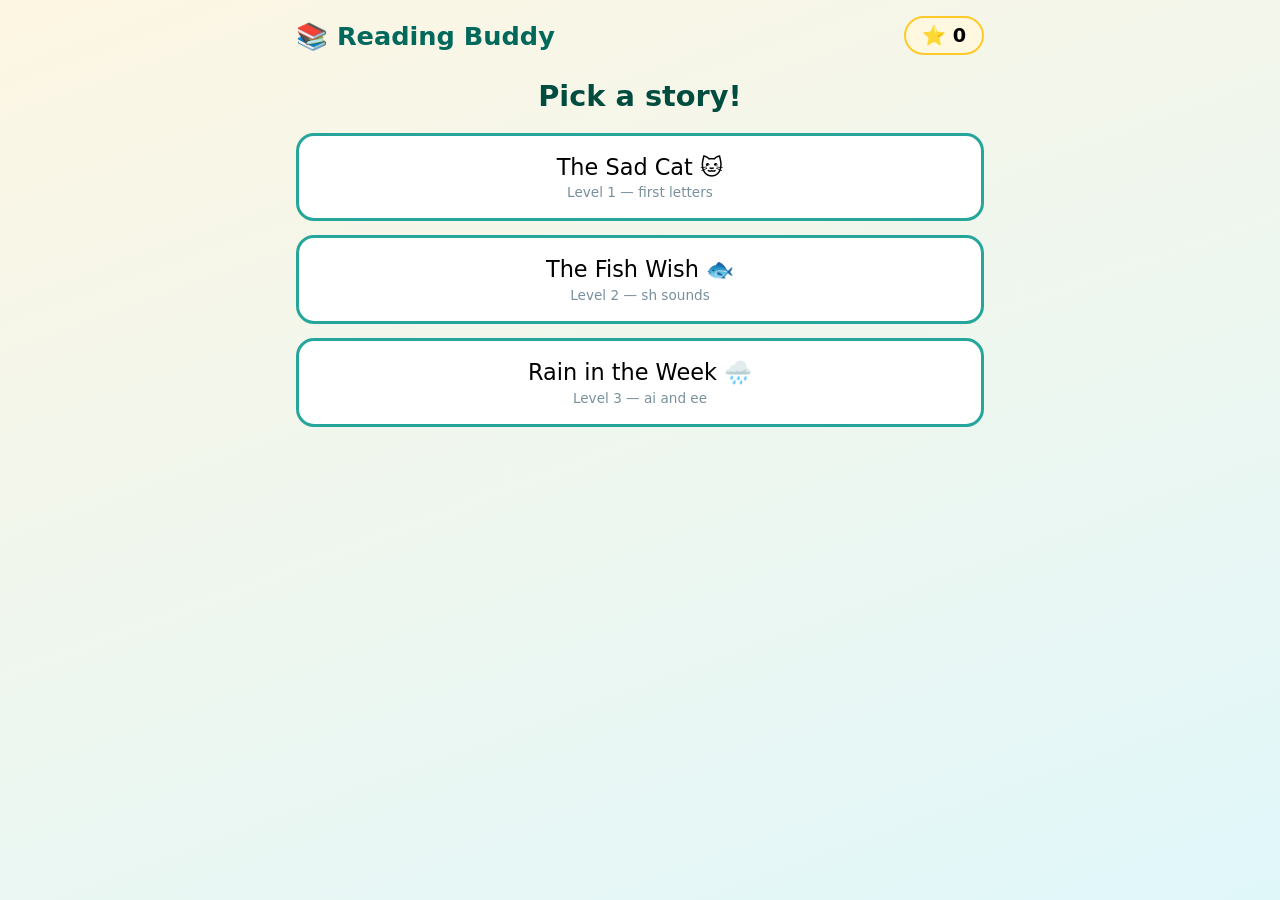
==== prototype/index.html @ c4382287 "Primer MVP scaffold: skill graph, decodable stories, validator, BKT model, browser reading prototype" ====
<!DOCTYPE html>
<html lang="en">
<head>
  <meta charset="UTF-8" />
  <meta name="viewport" content="width=device-width, initial-scale=1.0" />
  <title>Primer — Reading Buddy</title>
  <link rel="stylesheet" href="styles.css" />
</head>
<body>
  <div id="app">
    <header>
      <h1>📚 Reading Buddy</h1>
      <div id="stars" title="Stars earned">⭐ <span id="star-count">0</span></div>
    </header>

    <!-- Story picker -->
    <section id="picker" class="screen">
      <h2>Pick a story!</h2>
      <div id="story-list"></div>
      <p class="hint" id="support-warning" hidden>
        ⚠️ Speech recognition needs Chrome or Edge.
      </p>
    </section>

    <!-- Reading screen -->
    <section id="reader" class="screen" hidden>
      <div id="progress-dots"></div>
      <div id="sentence"></div>
      <button id="mic" type="button">🎤 Tap, then read aloud</button>
      <p class="hint" id="status">Tap the mic and read the sentence.</p>
      <div class="row">
        <button id="hear" type="button" class="secondary">🔊 Hear it</button>
        <button id="next" type="button" class="secondary" disabled>Next ➜</button>
        <button id="quit" type="button" class="secondary">Stories</button>
      </div>
    </section>

    <!-- Celebration -->
    <section id="done" class="screen" hidden>
      <h2>🎉 You did it!</h2>
      <p id="done-summary"></p>
      <button id="again" type="button">More stories</button>
    </section>
  </div>

  <script src="stories.js"></script>
  <script src="app.js"></script>
</body>
</html>
---- prototype/styles.css ----
* { box-sizing: border-box; margin: 0; padding: 0; }

body {
  font-family: "Comic Sans MS", "Segoe UI", system-ui, sans-serif;
  background: linear-gradient(160deg, #fdf6e3 0%, #e0f7fa 100%);
  min-height: 100vh;
  display: flex;
  justify-content: center;
}

#app { width: 100%; max-width: 720px; padding: 16px; }

header {
  display: flex;
  justify-content: space-between;
  align-items: center;
  margin-bottom: 24px;
}

h1 { font-size: 1.6rem; color: #00695c; }

#stars {
  background: #fff8e1;
  border: 2px solid #ffca28;
  border-radius: 999px;
  padding: 6px 16px;
  font-size: 1.2rem;
  font-weight: bold;
}

.screen { text-align: center; }
.screen h2 { color: #004d40; margin-bottom: 20px; font-size: 1.8rem; }

#story-list { display: flex; flex-direction: column; gap: 14px; }

.story-btn {
  font-size: 1.4rem;
  padding: 18px;
  border: 3px solid #26a69a;
  border-radius: 18px;
  background: white;
  cursor: pointer;
  font-family: inherit;
  transition: transform 0.1s;
}
.story-btn:hover { transform: scale(1.02); background: #e0f2f1; }
.story-btn .level { display: block; font-size: 0.85rem; color: #78909c; margin-top: 4px; }

#progress-dots { margin-bottom: 18px; font-size: 1.1rem; letter-spacing: 6px; }

#sentence {
  font-size: 2.4rem;
  line-height: 1.6;
  background: white;
  border-radius: 20px;
  padding: 32px 20px;
  margin-bottom: 24px;
  box-shadow: 0 4px 14px rgba(0, 0, 0, 0.08);
  min-height: 140px;
  display: flex;
  flex-wrap: wrap;
  justify-content: center;
  align-content: center;
  gap: 0 14px;
}

.word { transition: color 0.2s; }
.word.good { color: #2e7d32; }
.word.bad { color: #c62828; text-decoration: underline wavy #c62828; }

#mic {
  font-size: 1.5rem;
  padding: 18px 36px;
  border-radius: 999px;
  border: none;
  background: #ff7043;
  color: white;
  cursor: pointer;
  font-family: inherit;
  box-shadow: 0 4px 10px rgba(255, 112, 67, 0.4);
}
#mic.listening { background: #d32f2f; animation: pulse 1s infinite; }

@keyframes pulse {
  0%, 100% { transform: scale(1); }
  50% { transform: scale(1.06); }
}

.hint { color: #607d8b; margin-top: 14px; min-height: 1.4em; }

.row { display: flex; justify-content: center; gap: 12px; margin-top: 20px; }

.secondary {
  font-size: 1.05rem;
  padding: 10px 20px;
  border-radius: 12px;
  border: 2px solid #90a4ae;
  background: white;
  cursor: pointer;
  font-family: inherit;
}
.secondary:disabled { opacity: 0.4; cursor: default; }
.secondary:not(:disabled):hover { background: #eceff1; }

#done h2 { font-size: 2.4rem; }
#done p { font-size: 1.3rem; margin: 18px 0; }

#again {
  font-size: 1.3rem;
  padding: 14px 32px;
  border-radius: 999px;
  border: none;
  background: #26a69a;
  color: white;
  cursor: pointer;
  font-family: inherit;
}
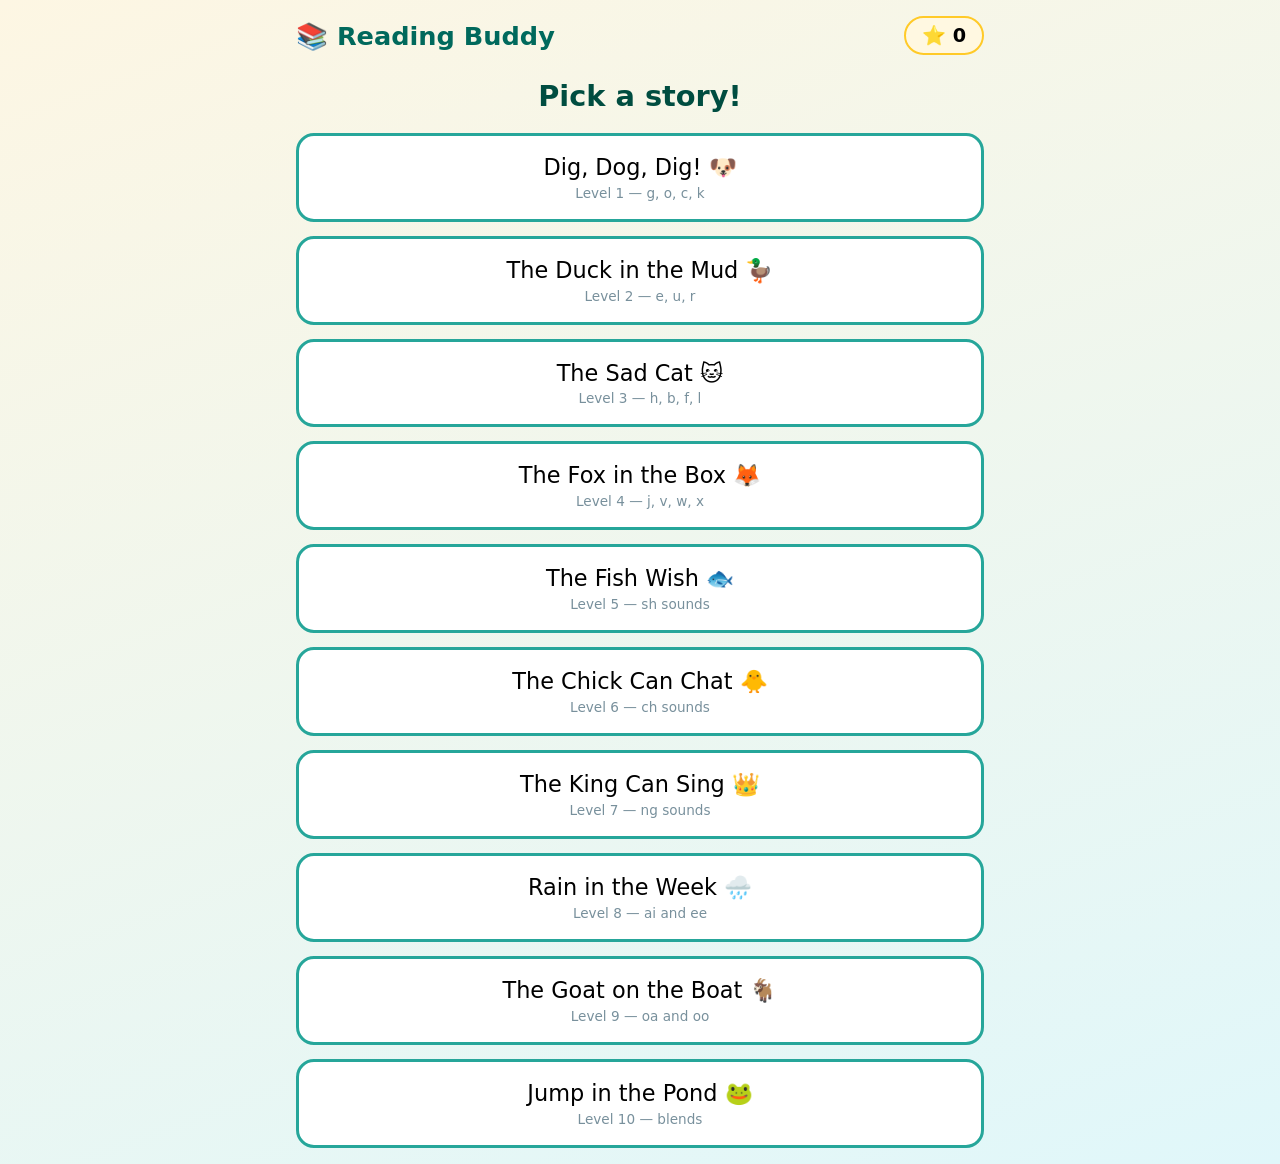
==== commit 1663bf8f: "Add Appu the talking buddy: voice greetings/praise, tap-word help, read-together coaching after two " ====
--- a/prototype/index.html
+++ b/prototype/index.html
@@ -25,7 +25,12 @@
     <!-- Reading screen -->
     <section id="reader" class="screen" hidden>
       <div id="progress-dots"></div>
+      <div id="buddy">
+        <div id="buddy-face">🐘</div>
+        <div id="buddy-bubble" hidden></div>
+      </div>
       <div id="sentence"></div>
+      <p class="hint tap-hint">Tap any word to hear it 🔉</p>
       <button id="mic" type="button">🎤 Tap, then read aloud</button>
       <p class="hint" id="status">Tap the mic and read the sentence.</p>
       <div class="row">
@@ -37,7 +42,8 @@
 
     <!-- Celebration -->
     <section id="done" class="screen" hidden>
-      <h2>🎉 You did it!</h2>
+      <div id="buddy-done">🐘🎉</div>
+      <h2>You did it!</h2>
       <p id="done-summary"></p>
       <button id="again" type="button">More stories</button>
     </section>
--- a/prototype/styles.css
+++ b/prototype/styles.css
@@ -47,6 +47,53 @@
 .story-btn .level { display: block; font-size: 0.85rem; color: #78909c; margin-top: 4px; }
 
 #progress-dots { margin-bottom: 18px; font-size: 1.1rem; letter-spacing: 6px; }
+
+#buddy {
+  display: flex;
+  align-items: flex-end;
+  justify-content: flex-start;
+  gap: 10px;
+  margin-bottom: 12px;
+  min-height: 78px;
+}
+
+#buddy-face {
+  font-size: 3.2rem;
+  line-height: 1;
+  transition: transform 0.2s;
+}
+#buddy-face.talking { animation: wiggle 0.5s ease-in-out infinite; }
+#buddy-face.happy { animation: bounce 0.5s ease-in-out 2; }
+
+@keyframes wiggle {
+  0%, 100% { transform: rotate(-4deg); }
+  50% { transform: rotate(4deg); }
+}
+@keyframes bounce {
+  0%, 100% { transform: translateY(0); }
+  50% { transform: translateY(-14px); }
+}
+
+#buddy-bubble {
+  background: white;
+  border: 2px solid #26a69a;
+  border-radius: 16px;
+  border-bottom-left-radius: 4px;
+  padding: 10px 16px;
+  font-size: 1.05rem;
+  color: #00695c;
+  max-width: 70%;
+  text-align: left;
+  box-shadow: 0 2px 8px rgba(0, 0, 0, 0.08);
+}
+
+.tap-hint { font-size: 0.85rem; margin: -14px 0 14px; }
+
+.word { cursor: pointer; border-radius: 8px; padding: 0 2px; }
+.word:hover { background: #fff3e0; }
+.word.helped { background: #fff8e1; }
+
+#buddy-done { font-size: 4rem; margin-bottom: 10px; }
 
 #sentence {
   font-size: 2.4rem;
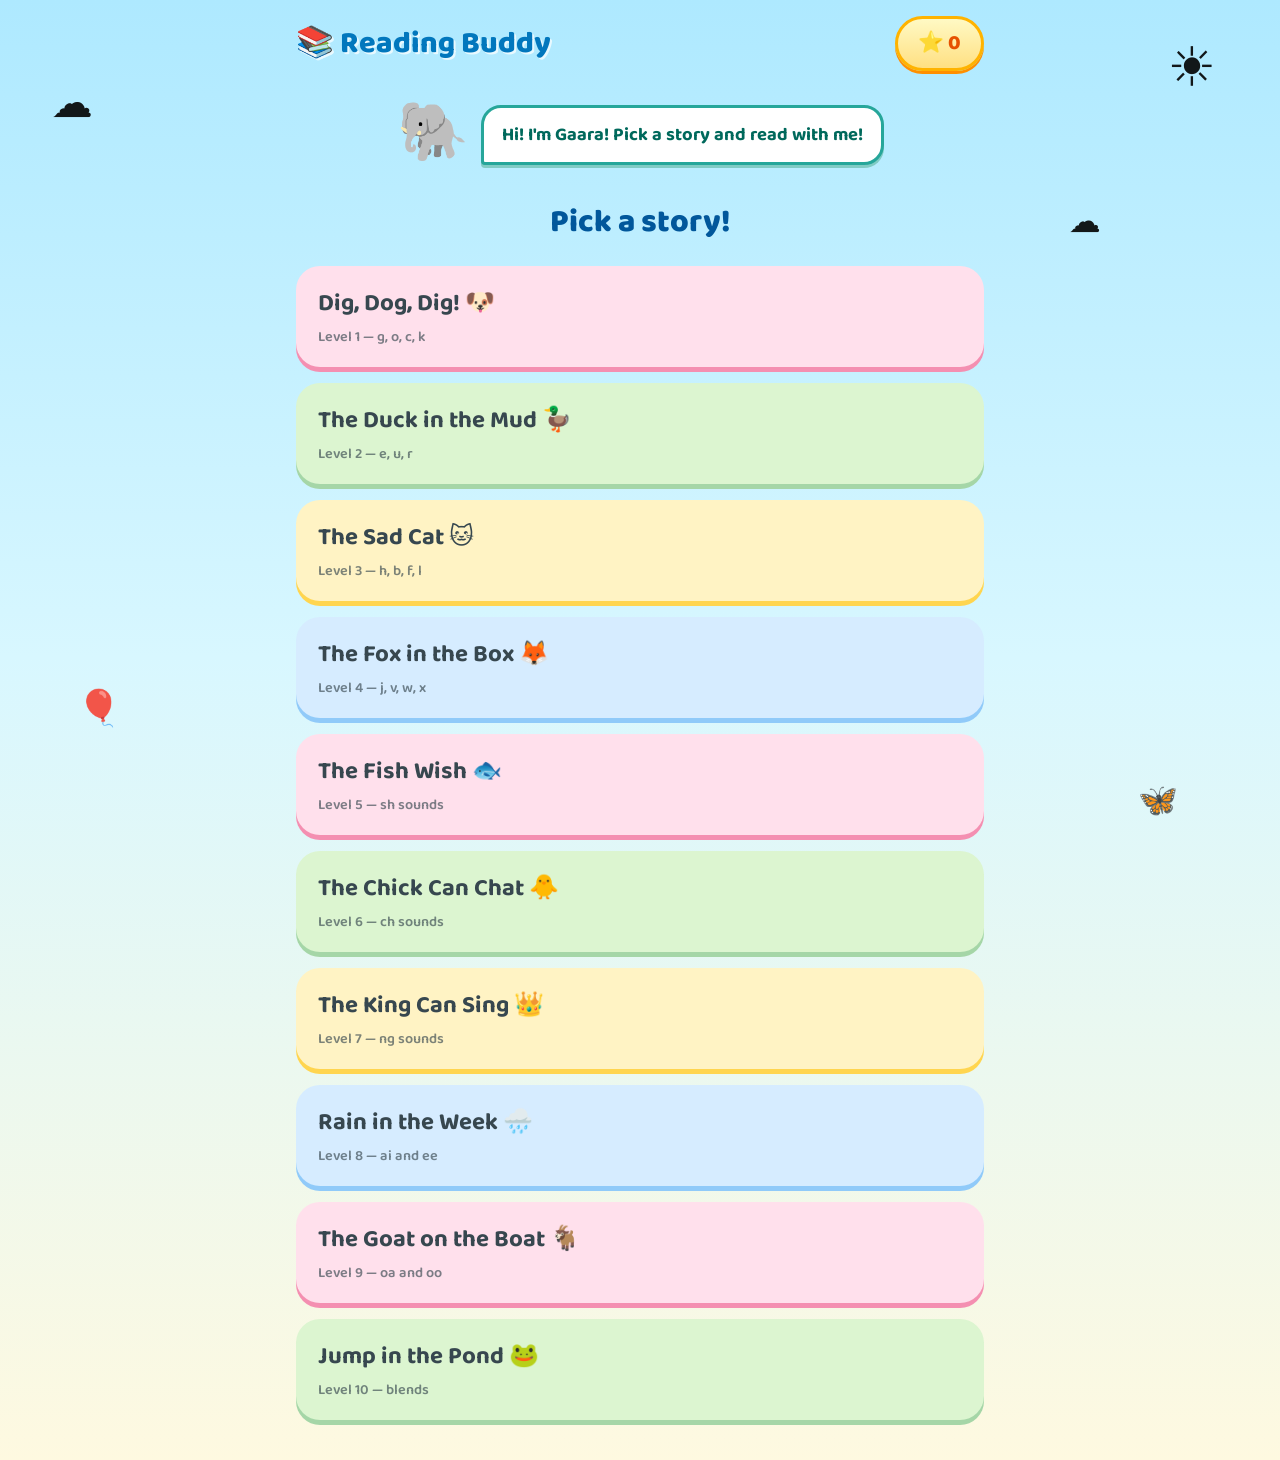
==== commit eb29eff1: "Kid-friendly redesign: Baloo font, sky theme, colorful story cards, Gaara greeter, confetti celebrat" ====
--- a/prototype/index.html
+++ b/prototype/index.html
@@ -4,9 +4,20 @@
   <meta charset="UTF-8" />
   <meta name="viewport" content="width=device-width, initial-scale=1.0" />
   <title>Primer — Reading Buddy</title>
+  <link rel="preconnect" href="https://fonts.googleapis.com" />
+  <link rel="preconnect" href="https://fonts.gstatic.com" crossorigin />
+  <link href="https://fonts.googleapis.com/css2?family=Baloo+2:wght@500;700;800&display=swap" rel="stylesheet" />
   <link rel="stylesheet" href="styles.css" />
 </head>
 <body>
+  <div id="sky">
+    <span class="float sun">☀️</span>
+    <span class="float c1">☁️</span>
+    <span class="float c2">☁️</span>
+    <span class="float c3">🎈</span>
+    <span class="float c4">🦋</span>
+  </div>
+  <div id="confetti"></div>
   <div id="app">
     <header>
       <h1>📚 Reading Buddy</h1>
@@ -15,6 +26,10 @@
 
     <!-- Story picker -->
     <section id="picker" class="screen">
+      <div id="picker-buddy">
+        <div class="picker-face">🐘</div>
+        <div class="picker-bubble">Hi! I'm Gaara! Pick a story and read with me!</div>
+      </div>
       <h2>Pick a story!</h2>
       <div id="story-list"></div>
       <p class="hint" id="support-warning" hidden>
--- a/prototype/styles.css
+++ b/prototype/styles.css
@@ -1,52 +1,134 @@
 * { box-sizing: border-box; margin: 0; padding: 0; }
 
 body {
-  font-family: "Comic Sans MS", "Segoe UI", system-ui, sans-serif;
-  background: linear-gradient(160deg, #fdf6e3 0%, #e0f7fa 100%);
+  font-family: "Baloo 2", "Comic Sans MS", system-ui, sans-serif;
+  background: linear-gradient(180deg, #aee9ff 0%, #d8f7ff 45%, #fef9e0 100%);
   min-height: 100vh;
   display: flex;
   justify-content: center;
-}
-
-#app { width: 100%; max-width: 720px; padding: 16px; }
+  overflow-x: hidden;
+}
+
+/* ---------- floating sky decorations ---------- */
+
+#sky {
+  position: fixed;
+  inset: 0;
+  pointer-events: none;
+  z-index: 0;
+}
+
+.float { position: absolute; font-size: 2.6rem; opacity: 0.9; }
+
+.sun { top: 3%; right: 5%; font-size: 3.4rem; animation: spin-slow 24s linear infinite; }
+.c1 { top: 8%; left: 4%; animation: drift 16s ease-in-out infinite; }
+.c2 { top: 22%; right: 14%; font-size: 2rem; animation: drift 20s ease-in-out infinite reverse; }
+.c3 { bottom: 18%; left: 6%; font-size: 2.2rem; animation: bob 6s ease-in-out infinite; }
+.c4 { bottom: 8%; right: 8%; font-size: 2rem; animation: bob 5s ease-in-out infinite reverse; }
+
+@keyframes drift {
+  0%, 100% { transform: translateX(0); }
+  50% { transform: translateX(40px); }
+}
+@keyframes bob {
+  0%, 100% { transform: translateY(0) rotate(-4deg); }
+  50% { transform: translateY(-18px) rotate(4deg); }
+}
+@keyframes spin-slow {
+  from { transform: rotate(0deg); }
+  to { transform: rotate(360deg); }
+}
+
+/* ---------- layout ---------- */
+
+#app { width: 100%; max-width: 720px; padding: 16px; position: relative; z-index: 1; }
 
 header {
   display: flex;
   justify-content: space-between;
   align-items: center;
-  margin-bottom: 24px;
-}
-
-h1 { font-size: 1.6rem; color: #00695c; }
+  margin-bottom: 18px;
+}
+
+h1 {
+  font-size: 1.9rem;
+  font-weight: 800;
+  color: #0277bd;
+  text-shadow: 2px 2px 0 rgba(255, 255, 255, 0.7);
+}
 
 #stars {
-  background: #fff8e1;
-  border: 2px solid #ffca28;
+  background: linear-gradient(180deg, #fff9c4, #ffe082);
+  border: 3px solid #ffb300;
   border-radius: 999px;
-  padding: 6px 16px;
-  font-size: 1.2rem;
-  font-weight: bold;
+  padding: 8px 20px;
+  font-size: 1.3rem;
+  font-weight: 800;
+  color: #e65100;
+  box-shadow: 0 3px 0 #ff8f00;
 }
 
 .screen { text-align: center; }
-.screen h2 { color: #004d40; margin-bottom: 20px; font-size: 1.8rem; }
-
-#story-list { display: flex; flex-direction: column; gap: 14px; }
+.screen h2 { color: #01579b; margin-bottom: 18px; font-size: 2rem; font-weight: 800; }
+
+/* ---------- picker ---------- */
+
+#picker-buddy {
+  display: flex;
+  align-items: center;
+  justify-content: center;
+  gap: 12px;
+  margin-bottom: 16px;
+}
+
+.picker-face { font-size: 3.6rem; animation: bob 4s ease-in-out infinite; }
+
+.picker-bubble {
+  background: white;
+  border: 3px solid #26a69a;
+  border-radius: 20px;
+  border-bottom-left-radius: 4px;
+  padding: 12px 18px;
+  font-size: 1.15rem;
+  font-weight: 700;
+  color: #00695c;
+  max-width: 65%;
+  text-align: left;
+  box-shadow: 0 3px 0 #80cbc4;
+}
+
+#story-list { display: flex; flex-direction: column; gap: 16px; padding-bottom: 24px; }
 
 .story-btn {
-  font-size: 1.4rem;
-  padding: 18px;
-  border: 3px solid #26a69a;
-  border-radius: 18px;
-  background: white;
-  cursor: pointer;
-  font-family: inherit;
-  transition: transform 0.1s;
-}
-.story-btn:hover { transform: scale(1.02); background: #e0f2f1; }
-.story-btn .level { display: block; font-size: 0.85rem; color: #78909c; margin-top: 4px; }
-
-#progress-dots { margin-bottom: 18px; font-size: 1.1rem; letter-spacing: 6px; }
+  font-size: 1.5rem;
+  font-weight: 700;
+  font-family: inherit;
+  padding: 18px 22px;
+  border-radius: 24px;
+  border: none;
+  cursor: pointer;
+  transition: transform 0.12s;
+  text-align: left;
+  color: #37474f;
+}
+.story-btn:hover, .story-btn:active { transform: scale(1.03) rotate(-0.5deg); }
+.story-btn .level {
+  display: block;
+  font-size: 0.9rem;
+  font-weight: 600;
+  opacity: 0.65;
+  margin-top: 2px;
+}
+
+/* rotating pastel colors with chunky bottom borders */
+.story-btn.c0 { background: #ffe0ec; box-shadow: 0 5px 0 #f48fb1; }
+.story-btn.c1 { background: #dcf5d0; box-shadow: 0 5px 0 #a5d6a7; }
+.story-btn.c2 { background: #fff3c4; box-shadow: 0 5px 0 #ffd54f; }
+.story-btn.c3 { background: #d6ecff; box-shadow: 0 5px 0 #90caf9; }
+
+/* ---------- reader ---------- */
+
+#progress-dots { margin-bottom: 14px; font-size: 1.15rem; letter-spacing: 6px; }
 
 #buddy {
   display: flex;
@@ -54,111 +136,146 @@
   justify-content: flex-start;
   gap: 10px;
   margin-bottom: 12px;
-  min-height: 78px;
-}
-
-#buddy-face {
-  font-size: 3.2rem;
-  line-height: 1;
-  transition: transform 0.2s;
-}
+  min-height: 80px;
+}
+
+#buddy-face { font-size: 3.4rem; line-height: 1; transition: transform 0.2s; }
 #buddy-face.talking { animation: wiggle 0.5s ease-in-out infinite; }
-#buddy-face.happy { animation: bounce 0.5s ease-in-out 2; }
+#buddy-face.happy { animation: jump 0.5s ease-in-out 2; }
 
 @keyframes wiggle {
-  0%, 100% { transform: rotate(-4deg); }
-  50% { transform: rotate(4deg); }
-}
-@keyframes bounce {
+  0%, 100% { transform: rotate(-5deg); }
+  50% { transform: rotate(5deg); }
+}
+@keyframes jump {
   0%, 100% { transform: translateY(0); }
-  50% { transform: translateY(-14px); }
+  50% { transform: translateY(-16px); }
 }
 
 #buddy-bubble {
   background: white;
-  border: 2px solid #26a69a;
-  border-radius: 16px;
+  border: 3px solid #26a69a;
+  border-radius: 18px;
   border-bottom-left-radius: 4px;
   padding: 10px 16px;
-  font-size: 1.05rem;
+  font-size: 1.1rem;
+  font-weight: 700;
   color: #00695c;
   max-width: 70%;
   text-align: left;
-  box-shadow: 0 2px 8px rgba(0, 0, 0, 0.08);
-}
-
-.tap-hint { font-size: 0.85rem; margin: -14px 0 14px; }
-
-.word { cursor: pointer; border-radius: 8px; padding: 0 2px; }
-.word:hover { background: #fff3e0; }
-.word.helped { background: #fff8e1; }
-
-#buddy-done { font-size: 4rem; margin-bottom: 10px; }
+  box-shadow: 0 3px 0 #80cbc4;
+}
 
 #sentence {
-  font-size: 2.4rem;
-  line-height: 1.6;
-  background: white;
-  border-radius: 20px;
-  padding: 32px 20px;
-  margin-bottom: 24px;
-  box-shadow: 0 4px 14px rgba(0, 0, 0, 0.08);
-  min-height: 140px;
+  font-size: 2.6rem;
+  font-weight: 700;
+  line-height: 1.7;
+  background: #fffdf5;
+  border: 4px dashed #ffcc80;
+  border-radius: 26px;
+  padding: 34px 22px;
+  margin-bottom: 18px;
+  box-shadow: 0 6px 18px rgba(255, 167, 38, 0.15);
+  min-height: 150px;
   display: flex;
   flex-wrap: wrap;
   justify-content: center;
   align-content: center;
-  gap: 0 14px;
-}
-
-.word { transition: color 0.2s; }
+  gap: 0 16px;
+  color: #37474f;
+}
+
+.word { cursor: pointer; border-radius: 10px; padding: 0 4px; transition: all 0.15s; }
+.word:hover { background: #fff3e0; transform: scale(1.08); }
+.word.helped { background: #fff8e1; }
 .word.good { color: #2e7d32; }
-.word.bad { color: #c62828; text-decoration: underline wavy #c62828; }
+.word.bad { color: #d84315; text-decoration: underline wavy #d84315; }
+
+.tap-hint { font-size: 0.9rem; margin: -8px 0 16px; }
 
 #mic {
-  font-size: 1.5rem;
-  padding: 18px 36px;
+  font-size: 1.6rem;
+  font-weight: 800;
+  font-family: inherit;
+  padding: 22px 44px;
   border-radius: 999px;
   border: none;
-  background: #ff7043;
+  background: linear-gradient(180deg, #ff8a65, #ff7043);
   color: white;
   cursor: pointer;
-  font-family: inherit;
-  box-shadow: 0 4px 10px rgba(255, 112, 67, 0.4);
-}
-#mic.listening { background: #d32f2f; animation: pulse 1s infinite; }
+  box-shadow: 0 6px 0 #e64a19;
+  transition: transform 0.1s;
+}
+#mic:active { transform: translateY(4px); box-shadow: 0 2px 0 #e64a19; }
+#mic.listening {
+  background: linear-gradient(180deg, #ef5350, #d32f2f);
+  box-shadow: 0 6px 0 #b71c1c;
+  animation: pulse 1s infinite;
+}
 
 @keyframes pulse {
   0%, 100% { transform: scale(1); }
   50% { transform: scale(1.06); }
 }
 
-.hint { color: #607d8b; margin-top: 14px; min-height: 1.4em; }
-
-.row { display: flex; justify-content: center; gap: 12px; margin-top: 20px; }
+.hint { color: #546e7a; margin-top: 14px; min-height: 1.4em; font-weight: 600; }
+
+.row { display: flex; justify-content: center; gap: 12px; margin-top: 18px; flex-wrap: wrap; }
 
 .secondary {
-  font-size: 1.05rem;
-  padding: 10px 20px;
-  border-radius: 12px;
-  border: 2px solid #90a4ae;
+  font-size: 1.1rem;
+  font-weight: 700;
+  font-family: inherit;
+  padding: 12px 22px;
+  border-radius: 16px;
+  border: none;
   background: white;
-  cursor: pointer;
-  font-family: inherit;
-}
+  color: #455a64;
+  cursor: pointer;
+  box-shadow: 0 4px 0 #b0bec5;
+  transition: transform 0.1s;
+}
+.secondary:active { transform: translateY(3px); box-shadow: 0 1px 0 #b0bec5; }
 .secondary:disabled { opacity: 0.4; cursor: default; }
-.secondary:not(:disabled):hover { background: #eceff1; }
-
-#done h2 { font-size: 2.4rem; }
-#done p { font-size: 1.3rem; margin: 18px 0; }
+.secondary:not(:disabled):hover { background: #f5f5f5; }
+
+/* ---------- done screen ---------- */
+
+#buddy-done { font-size: 5rem; margin-bottom: 8px; animation: jump 0.6s ease-in-out 3; }
+#done h2 { font-size: 2.6rem; }
+#done p { font-size: 1.4rem; margin: 16px 0; font-weight: 700; color: #37474f; }
 
 #again {
-  font-size: 1.3rem;
-  padding: 14px 32px;
+  font-size: 1.4rem;
+  font-weight: 800;
+  font-family: inherit;
+  padding: 16px 36px;
   border-radius: 999px;
   border: none;
-  background: #26a69a;
+  background: linear-gradient(180deg, #4dd0e1, #26a69a);
   color: white;
   cursor: pointer;
-  font-family: inherit;
-}
+  box-shadow: 0 6px 0 #00796b;
+}
+#again:active { transform: translateY(4px); box-shadow: 0 2px 0 #00796b; }
+
+/* ---------- confetti ---------- */
+
+#confetti {
+  position: fixed;
+  inset: 0;
+  pointer-events: none;
+  z-index: 10;
+  overflow: hidden;
+}
+
+.confetto {
+  position: absolute;
+  top: -8vh;
+  font-size: 1.8rem;
+  animation: fall linear forwards;
+}
+
+@keyframes fall {
+  to { transform: translateY(115vh) rotate(360deg); }
+}
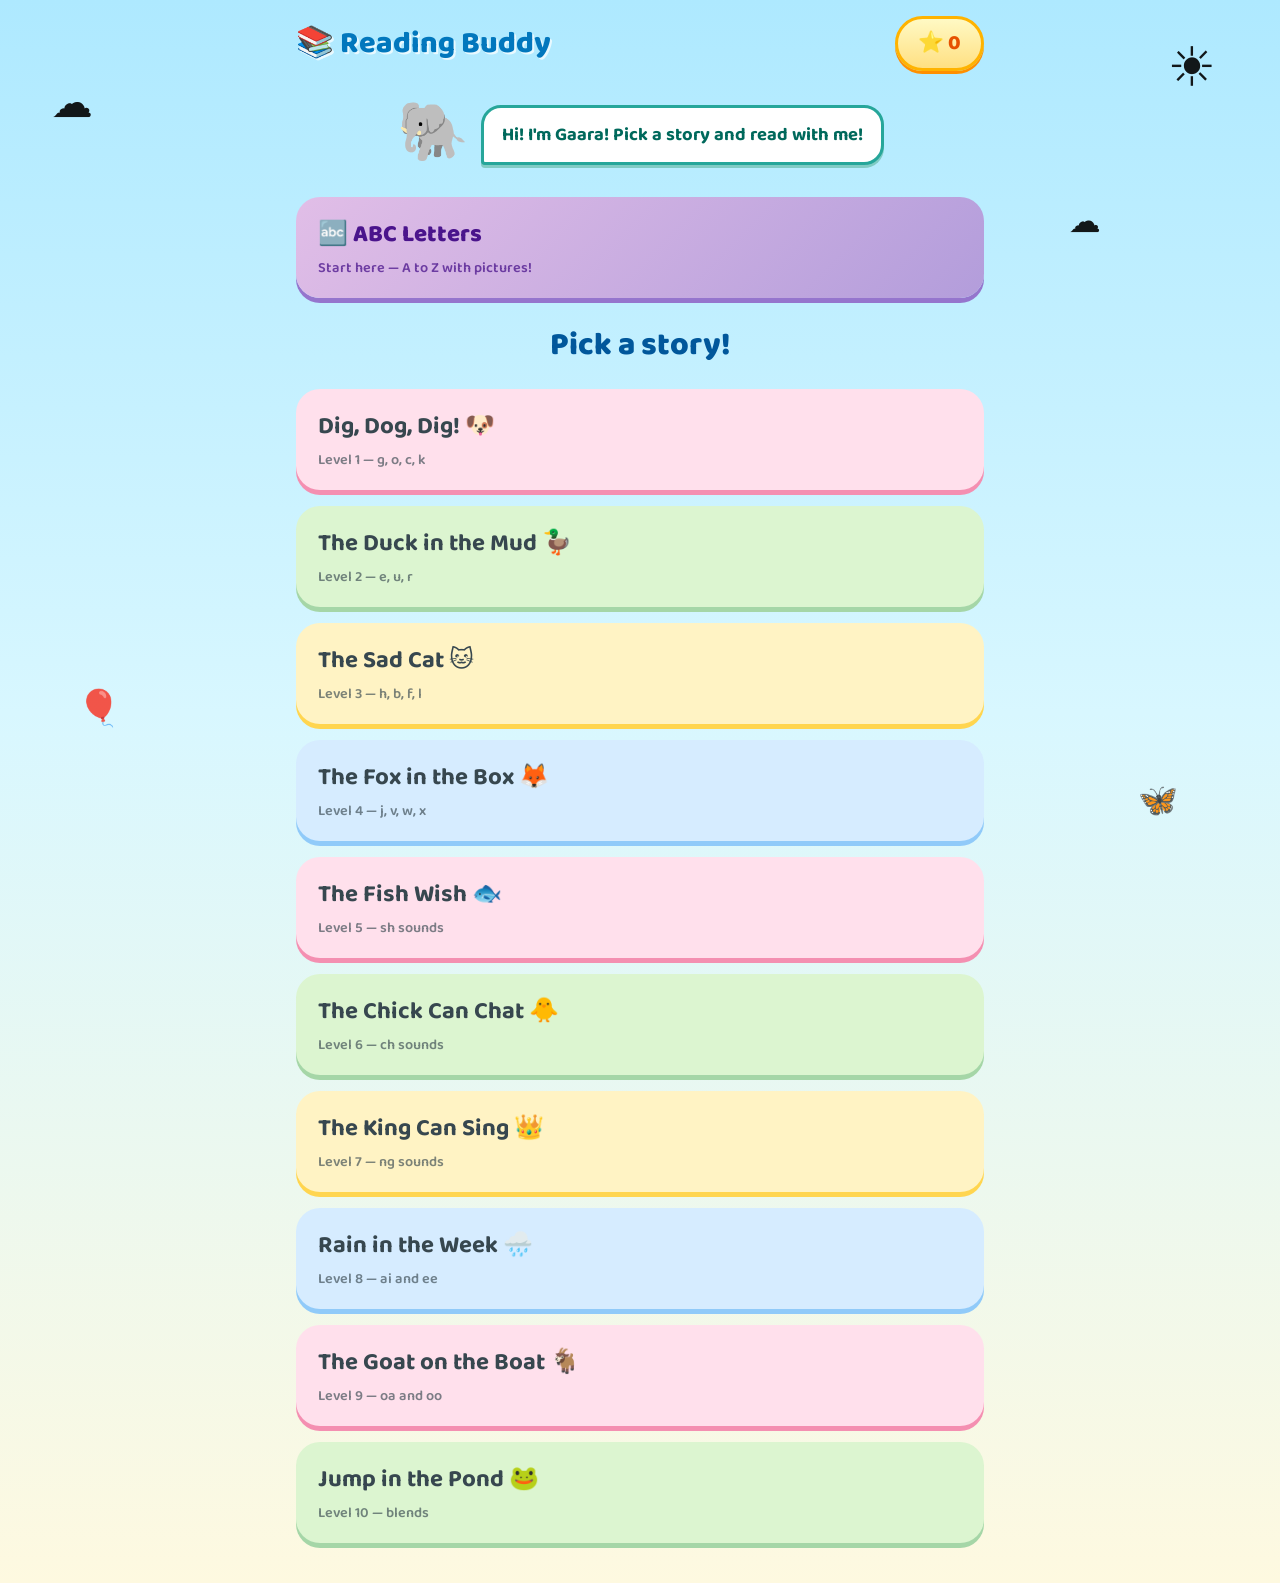
==== commit 54169c33: "Add Letter Land: A-Z alphabet cards with pictures, spoken by Gaara, progress tracking and completion" ====
--- a/prototype/index.html
+++ b/prototype/index.html
@@ -30,11 +30,37 @@
         <div class="picker-face">🐘</div>
         <div class="picker-bubble">Hi! I'm Gaara! Pick a story and read with me!</div>
       </div>
+      <button id="abc-btn">🔤 ABC Letters <span class="level">Start here — A to Z with pictures!</span></button>
       <h2>Pick a story!</h2>
       <div id="story-list"></div>
       <p class="hint" id="support-warning" hidden>
         ⚠️ Speech recognition needs Chrome or Edge.
       </p>
+    </section>
+
+    <!-- Alphabet grid -->
+    <section id="abc" class="screen" hidden>
+      <h2>🔤 Letter Land</h2>
+      <p class="hint" id="abc-progress"></p>
+      <div id="abc-grid"></div>
+      <button id="abc-back" class="secondary">⬅ Back</button>
+    </section>
+
+    <!-- Single letter card -->
+    <section id="letter" class="screen" hidden>
+      <div id="letter-card">
+        <div id="letter-big"></div>
+        <div id="letter-emoji"></div>
+        <div id="letter-word"></div>
+      </div>
+      <div class="row">
+        <button id="letter-prev" class="secondary">⬅ Back</button>
+        <button id="letter-hear" class="secondary">🔊 Hear it</button>
+        <button id="letter-next" class="secondary">Next ➜</button>
+      </div>
+      <div class="row">
+        <button id="letter-grid-btn" class="secondary">All letters</button>
+      </div>
     </section>
 
     <!-- Reading screen -->
--- a/prototype/styles.css
+++ b/prototype/styles.css
@@ -125,6 +125,73 @@
 .story-btn.c1 { background: #dcf5d0; box-shadow: 0 5px 0 #a5d6a7; }
 .story-btn.c2 { background: #fff3c4; box-shadow: 0 5px 0 #ffd54f; }
 .story-btn.c3 { background: #d6ecff; box-shadow: 0 5px 0 #90caf9; }
+
+/* ---------- alphabet ---------- */
+
+#abc-btn {
+  width: 100%;
+  font-size: 1.5rem;
+  font-weight: 800;
+  font-family: inherit;
+  padding: 18px 22px;
+  border-radius: 24px;
+  border: none;
+  cursor: pointer;
+  background: linear-gradient(135deg, #e1bee7, #b39ddb);
+  box-shadow: 0 5px 0 #9575cd;
+  color: #4a148c;
+  margin-bottom: 22px;
+  text-align: left;
+  transition: transform 0.12s;
+}
+#abc-btn:hover, #abc-btn:active { transform: scale(1.02); }
+#abc-btn .level { display: block; font-size: 0.9rem; font-weight: 600; opacity: 0.75; margin-top: 2px; }
+
+#abc-grid {
+  display: grid;
+  grid-template-columns: repeat(auto-fill, minmax(110px, 1fr));
+  gap: 12px;
+  margin-bottom: 20px;
+}
+
+.abc-tile {
+  font-family: inherit;
+  font-size: 1.6rem;
+  font-weight: 800;
+  padding: 14px 6px;
+  border-radius: 18px;
+  border: none;
+  cursor: pointer;
+  background: white;
+  color: #37474f;
+  box-shadow: 0 4px 0 #cfd8dc;
+  transition: transform 0.1s;
+  position: relative;
+}
+.abc-tile:hover { transform: scale(1.06); }
+.abc-tile .tile-emoji { display: block; font-size: 1.9rem; margin-top: 2px; }
+.abc-tile.done { background: #e8f5e9; box-shadow: 0 4px 0 #a5d6a7; }
+.abc-tile.done::after {
+  content: "✓";
+  position: absolute;
+  top: 4px;
+  right: 8px;
+  color: #2e7d32;
+  font-size: 1rem;
+}
+
+#letter-card {
+  background: #fffdf5;
+  border: 4px dashed #b39ddb;
+  border-radius: 30px;
+  padding: 30px 20px;
+  margin-bottom: 20px;
+  box-shadow: 0 6px 18px rgba(149, 117, 205, 0.2);
+}
+
+#letter-big { font-size: 5.5rem; font-weight: 800; color: #4a148c; line-height: 1.1; }
+#letter-emoji { font-size: 6.5rem; line-height: 1.3; }
+#letter-word { font-size: 2.2rem; font-weight: 800; color: #37474f; }
 
 /* ---------- reader ---------- */
 
